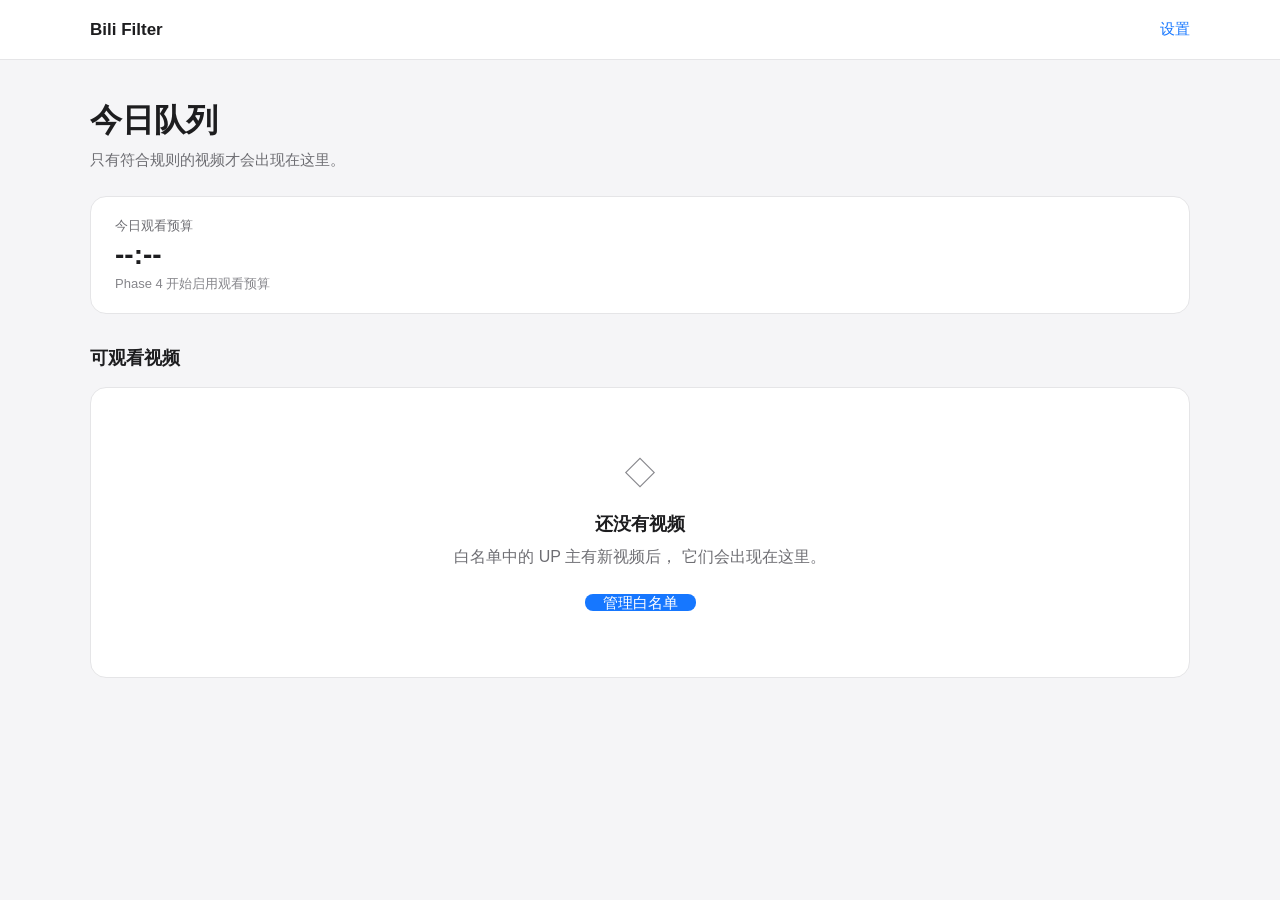
==== index.html @ c532f114 "phase0" ====
<!DOCTYPE html>
<html lang="zh-CN">
<head>
    <meta charset="UTF-8">

    <!-- 手机端响应式布局的关键 -->
    <meta
        name="viewport"
        content="width=device-width, initial-scale=1.0, viewport-fit=cover"
    >

    <title>Bili Filter</title>

    <link rel="stylesheet" href="css/common.css">
    <link rel="stylesheet" href="css/index.css">
</head>

<body>
    <div class="app">

        <!-- 顶部导航 -->
        <header class="header">
            <div class="header__inner">
                <a href="index.html" class="logo">
                    Bili Filter
                </a>

                <a href="settings.html" class="header__button">
                    设置
                </a>
            </div>
        </header>


        <!-- 页面主体 -->
        <main class="main">

            <!-- 页面标题 -->
            <section class="page-heading">
                <div>
                    <h1>今日队列</h1>
                    <p class="page-heading__description">
                        只有符合规则的视频才会出现在这里。
                    </p>
                </div>
            </section>


            <!-- 预算区域：Phase 0 只占位 -->
            <section class="budget-card">
                <div class="budget-card__label">
                    今日观看预算
                </div>

                <div class="budget-card__time">
                    --:--
                </div>

                <div class="budget-card__description">
                    Phase 4 开始启用观看预算
                </div>
            </section>


            <!-- 视频队列 -->
            <section class="queue-section">

                <div class="section-heading">
                    <h2>可观看视频</h2>
                </div>

                <!-- Phase 0 空状态 -->
                <div class="empty-state">
                    <div class="empty-state__icon">
                        ◇
                    </div>

                    <h2>还没有视频</h2>

                    <p>
                        白名单中的 UP 主有新视频后，
                        它们会出现在这里。
                    </p>

                    <a href="settings.html" class="button button--primary">
                        管理白名单
                    </a>
                </div>

            </section>

        </main>


        <!-- Toast -->
        <div
            id="toast"
            class="toast"
            role="status"
            aria-live="polite"
        ></div>

    </div>

    <script type="module" src="js/app.js"></script>
</body>
</html>
---- css/common.css ----
:root {
    --color-bg: #f5f5f7;
    --color-surface: #ffffff;
    --color-border: #e5e5e7;

    --color-text: #1d1d1f;
    --color-text-secondary: #6e6e73;
    --color-text-tertiary: #86868b;

    --color-primary: #1677ff;
    --color-primary-hover: #095fc7;

    --color-danger: #d93025;

    --radius-small: 8px;
    --radius-medium: 12px;
    --radius-large: 16px;

    --content-width: 1100px;

    --header-height: 56px;

    --space-1: 4px;
    --space-2: 8px;
    --space-3: 12px;
    --space-4: 16px;
    --space-5: 20px;
    --space-6: 24px;
    --space-7: 32px;
    --space-8: 40px;

    --font-size-small: 13px;
    --font-size-normal: 15px;
    --font-size-large: 18px;
    --font-size-title: 28px;
}


* {
    box-sizing: border-box;
}


html {
    font-family:
        -apple-system,
        BlinkMacSystemFont,
        "Segoe UI",
        "PingFang SC",
        "Hiragino Sans GB",
        "Microsoft YaHei",
        sans-serif;

    color: var(--color-text);
    background: var(--color-bg);

    -webkit-text-size-adjust: 100%;
}


body {
    margin: 0;
    min-width: 320px;
    min-height: 100vh;

    background: var(--color-bg);
}


button,
input,
textarea,
select {
    font: inherit;
}


button {
    cursor: pointer;
}


button:disabled {
    cursor: not-allowed;
}


a {
    color: inherit;
    text-decoration: none;
}


.app {
    min-height: 100vh;
}


/* ==============================
   Header
   ============================== */

.header {
    position: sticky;
    top: 0;
    z-index: 100;

    height: var(--header-height);

    background: rgba(255, 255, 255, 0.92);

    border-bottom: 1px solid var(--color-border);

    backdrop-filter: blur(12px);
    -webkit-backdrop-filter: blur(12px);
}


.header__inner {
    width: min(
        calc(100% - 32px),
        var(--content-width)
    );

    height: 100%;
    margin: 0 auto;

    display: flex;
    align-items: center;
    justify-content: space-between;
}


.logo {
    font-size: 17px;
    font-weight: 700;
}


.header__button,
.back-button {
    color: var(--color-primary);

    font-size: var(--font-size-normal);

    transition:
        opacity 0.15s ease,
        background-color 0.15s ease;
}


.header__button:hover,
.back-button:hover {
    opacity: 0.75;
}


.header__title {
    font-size: 16px;
    font-weight: 600;
}


.header__placeholder {
    width: 48px;
}


.back-button {
    display: flex;
    align-items: center;
    gap: 4px;
}


/* ==============================
   Main
   ============================== */

.main {
    width: min(
        calc(100% - 32px),
        var(--content-width)
    );

    margin: 0 auto;

    padding-top: var(--space-7);
    padding-bottom: 80px;
}


/* ==============================
   Page heading
   ============================== */

.page-heading {
    margin-bottom: var(--space-6);
}


.page-heading h1 {
    margin: 0;

    font-size: var(--font-size-title);
    line-height: 1.25;
}


.page-heading__description {
    margin: 8px 0 0;

    color: var(--color-text-secondary);

    font-size: var(--font-size-normal);
    line-height: 1.6;
}


/* ==============================
   Section
   ============================== */

.section-heading {
    display: flex;
    align-items: center;
    gap: 8px;

    margin-bottom: var(--space-4);
}


.section-heading h2 {
    margin: 0;

    font-size: var(--font-size-large);
    line-height: 1.4;
}


.section-heading__count {
    color: var(--color-text-tertiary);

    font-size: var(--font-size-small);
}


/* ==============================
   Button
   ============================== */

.button {
    min-height: 44px;

    padding: 0 18px;

    border: 0;
    border-radius: var(--radius-small);

    font-size: var(--font-size-normal);
    font-weight: 500;

    transition:
        background-color 0.15s ease,
        opacity 0.15s ease,
        transform 0.05s ease;
}


.button:active {
    transform: scale(0.98);
}


.button--primary {
    color: #ffffff;
    background: var(--color-primary);
}


.button--primary:hover {
    background: var(--color-primary-hover);
}


.button:disabled {
    opacity: 0.45;
}


/* ==============================
   Empty state
   ============================== */

.empty-state {
    padding: 64px 24px;

    text-align: center;

    background: var(--color-surface);

    border: 1px solid var(--color-border);
    border-radius: var(--radius-large);
}


.empty-state--small {
    padding: 40px 20px;
}


.empty-state__icon {
    margin-bottom: var(--space-4);

    color: var(--color-text-tertiary);

    font-size: 32px;
}


.empty-state h2 {
    margin: 0 0 8px;

    font-size: 18px;
}


.empty-state p {
    max-width: 420px;

    margin: 0 auto 24px;

    color: var(--color-text-secondary);

    line-height: 1.6;
}


/* ==============================
   Toast
   ============================== */

.toast {
    position: fixed;

    left: 50%;
    bottom: 24px;

    z-index: 1000;

    max-width: calc(100% - 32px);

    padding: 12px 18px;

    color: #ffffff;
    background: rgba(29, 29, 31, 0.92);

    border-radius: 999px;

    font-size: var(--font-size-small);

    opacity: 0;

    transform:
        translate(-50%, 12px);

    pointer-events: none;

    transition:
        opacity 0.2s ease,
        transform 0.2s ease;
}


.toast--visible {
    opacity: 1;

    transform:
        translate(-50%, 0);
}


/* ==============================
   Responsive
   ============================== */

/*
 * Mobile First：
 * 默认就是手机布局。
 *
 * 下面逐渐增强大屏布局。
 */

@media (min-width: 700px) {

    :root {
        --header-height: 60px;
    }

    .main {
        padding-top: 40px;
    }

    .page-heading h1 {
        font-size: 32px;
    }
}


@media (min-width: 1100px) {

    .header__inner,
    .main {
        width: min(
            calc(100% - 48px),
            var(--content-width)
        );
    }
}


/*
 * iPhone 安全区域。
 *
 * 当设备存在刘海 / Home Indicator 时，
 * 给页面底部额外留空间。
 */

@supports (padding: env(safe-area-inset-bottom)) {

    .main {
        padding-bottom:
            calc(
                80px + env(safe-area-inset-bottom)
            );
    }

    .toast {
        bottom:
            calc(
                24px + env(safe-area-inset-bottom)
            );
    }
}
---- css/index.css ----
/* ==============================
   Budget
   ============================== */

.budget-card {
    margin-bottom: var(--space-7);

    padding: 20px 24px;

    background: var(--color-surface);

    border: 1px solid var(--color-border);
    border-radius: var(--radius-large);
}


.budget-card__label {
    color: var(--color-text-secondary);

    font-size: var(--font-size-small);
}


.budget-card__time {
    margin-top: 4px;

    font-size: 28px;
    font-weight: 700;

    font-variant-numeric: tabular-nums;
}


.budget-card__description {
    margin-top: 4px;

    color: var(--color-text-tertiary);

    font-size: var(--font-size-small);
}


/* ==============================
   Queue
   ============================== */

.queue-section {
    margin-top: var(--space-7);
}
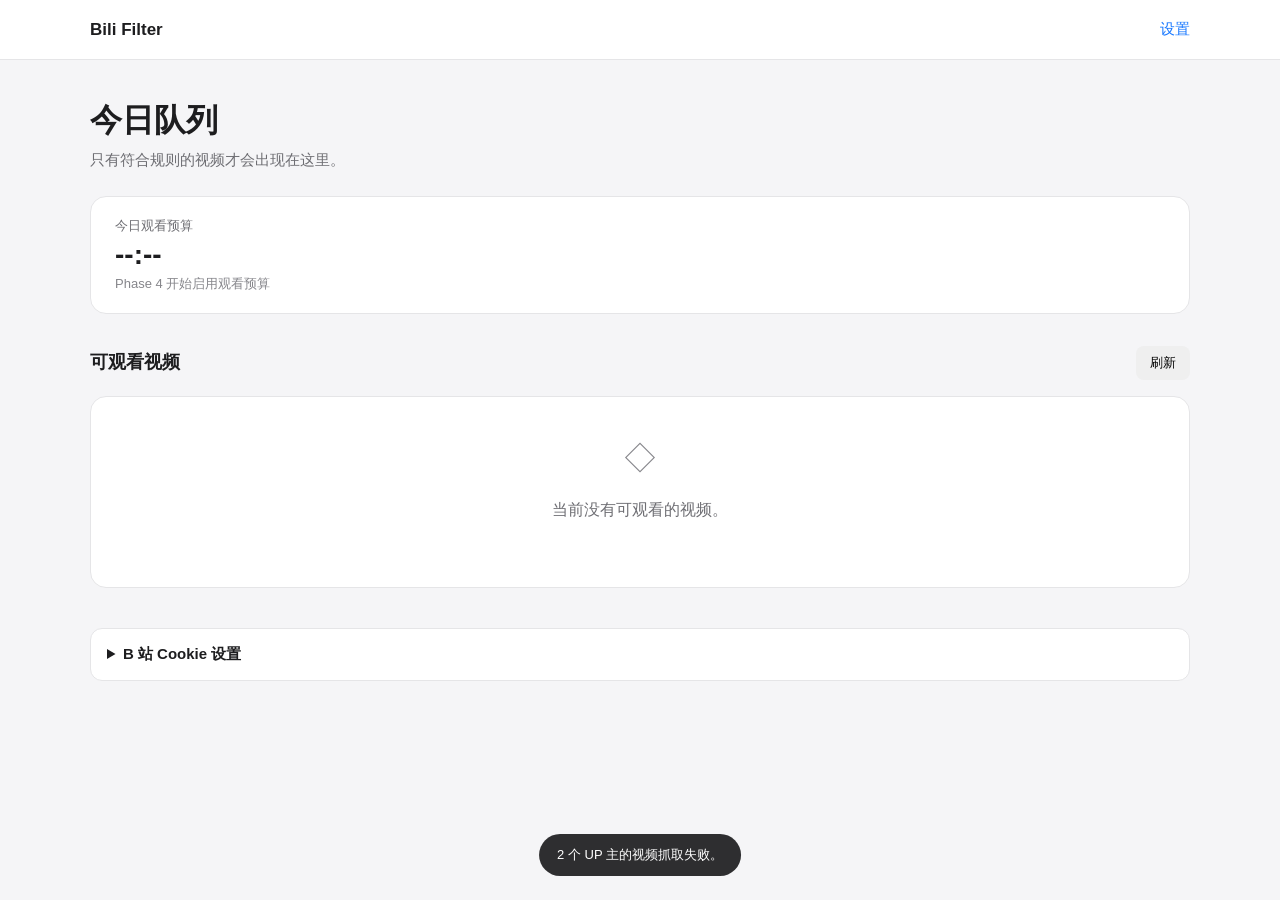
==== commit 1f629c9a: "cache" ====
--- a/index.html
+++ b/index.html
@@ -67,25 +67,69 @@
 
                 <div class="section-heading">
                     <h2>可观看视频</h2>
+
+                    <button
+                        id="refresh-button"
+                        class="button button--small"
+                        type="button"
+                    >
+                        刷新
+                    </button>
                 </div>
 
-                <!-- Phase 0 空状态 -->
-                <div class="empty-state">
-                    <div class="empty-state__icon">
-                        ◇
-                    </div>
+                <div
+                    id="video-list"
+                    class="video-list"
+                ></div>
 
-                    <h2>还没有视频</h2>
+            </section>
 
-                    <p>
-                        白名单中的 UP 主有新视频后，
-                        它们会出现在这里。
+
+            <!-- Cookie 设置 -->
+            <section class="cookie-section">
+
+                <details class="cookie-card">
+
+                    <summary>
+                        B 站 Cookie 设置
+                    </summary>
+
+                    <p class="cookie-card__hint">
+                        如果视频抓取失败（风控拦截），
+                        请在浏览器登录 B 站后，
+                        复制 Cookie 中的 SESSDATA 粘贴到这里。
                     </p>
 
-                    <a href="settings.html" class="button button--primary">
-                        管理白名单
-                    </a>
-                </div>
+                    <form
+                        id="cookie-form"
+                        class="cookie-form"
+                    >
+
+                        <input
+                            id="cookie-input"
+                            class="cookie-form__input"
+                            type="text"
+                            autocomplete="off"
+                            placeholder="粘贴 SESSDATA"
+                        >
+
+                        <button
+                            class="button button--primary"
+                            type="submit"
+                        >
+                            保存 Cookie
+                        </button>
+
+                    </form>
+
+                    <p
+                        id="cookie-status"
+                        class="cookie-card__status"
+                    >
+                        正在读取 Cookie 状态……
+                    </p>
+
+                </details>
 
             </section>
 
--- a/css/index.css
+++ b/css/index.css
@@ -46,4 +46,232 @@
 
 .queue-section {
     margin-top: var(--space-7);
+}
+
+
+.section-heading .button--small {
+    margin-left: auto;
+}
+
+
+.button--small {
+    min-height: 34px;
+
+    padding: 0 14px;
+
+    font-size: var(--font-size-small);
+}
+
+
+/* ==============================
+   Video list
+   ============================== */
+
+.video-list {
+    display: flex;
+    flex-direction: column;
+
+    gap: 12px;
+}
+
+
+.video-card {
+    display: flex;
+    align-items: center;
+
+    gap: 12px;
+
+    padding: 12px;
+
+    color: inherit;
+    background: var(--color-surface);
+
+    border: 1px solid var(--color-border);
+    border-radius: var(--radius-medium);
+
+    text-decoration: none;
+
+    transition:
+        border-color 0.15s ease,
+        box-shadow 0.15s ease;
+}
+
+
+.video-card:hover {
+    border-color: var(--color-primary);
+
+    box-shadow:
+        0 4px 16px
+        rgba(0, 0, 0, 0.06);
+}
+
+
+.video-card--expired {
+    opacity: 0.55;
+}
+
+
+.video-card__cover {
+    flex-shrink: 0;
+
+    width: 128px;
+    height: 72px;
+
+    display: block;
+
+    border-radius: var(--radius-small);
+
+    object-fit: cover;
+
+    background: #e9e9eb;
+}
+
+
+.video-card__body {
+    min-width: 0;
+    flex: 1;
+}
+
+
+.video-card__title {
+    display: -webkit-box;
+
+    overflow: hidden;
+
+    font-size: var(--font-size-normal);
+    font-weight: 600;
+    line-height: 1.4;
+
+    -webkit-box-orient: vertical;
+    -webkit-line-clamp: 2;
+}
+
+
+.video-card__meta {
+    margin-top: 4px;
+
+    color: var(--color-text-tertiary);
+
+    font-size: 12px;
+    line-height: 1.5;
+}
+
+
+.video-card__countdown {
+    flex-shrink: 0;
+
+    text-align: right;
+}
+
+
+.video-card__countdown-label {
+    color: var(--color-text-tertiary);
+
+    font-size: 11px;
+}
+
+
+.video-card__countdown-text {
+    margin-top: 2px;
+
+    color: var(--color-text-secondary);
+
+    font-size: 14px;
+    font-weight: 600;
+
+    font-variant-numeric: tabular-nums;
+}
+
+
+/* ==============================
+   Cookie
+   ============================== */
+
+.cookie-section {
+    margin-top: var(--space-8);
+}
+
+
+.cookie-card {
+    padding: 16px;
+
+    background: var(--color-surface);
+
+    border: 1px solid var(--color-border);
+    border-radius: var(--radius-medium);
+}
+
+
+.cookie-card summary {
+    cursor: pointer;
+
+    font-size: var(--font-size-normal);
+    font-weight: 600;
+}
+
+
+.cookie-card__hint {
+    margin: 12px 0 0;
+
+    color: var(--color-text-secondary);
+
+    font-size: var(--font-size-small);
+    line-height: 1.6;
+}
+
+
+.cookie-form {
+    display: flex;
+    flex-direction: column;
+
+    gap: 10px;
+
+    margin-top: 12px;
+}
+
+
+.cookie-form__input {
+    width: 100%;
+    min-height: 44px;
+
+    padding: 0 12px;
+
+    color: var(--color-text);
+    background: var(--color-bg);
+
+    border: 1px solid var(--color-border);
+    border-radius: var(--radius-small);
+
+    outline: none;
+}
+
+
+.cookie-form__input:focus {
+    border-color: var(--color-primary);
+
+    box-shadow:
+        0 0 0 3px
+        rgba(22, 119, 255, 0.12);
+}
+
+
+.cookie-card__status {
+    margin: 12px 0 0;
+
+    color: var(--color-text-tertiary);
+
+    font-size: 12px;
+}
+
+
+@media (min-width: 700px) {
+
+    .cookie-form {
+        flex-direction: row;
+    }
+
+
+    .cookie-form__input {
+        flex: 1;
+    }
 }
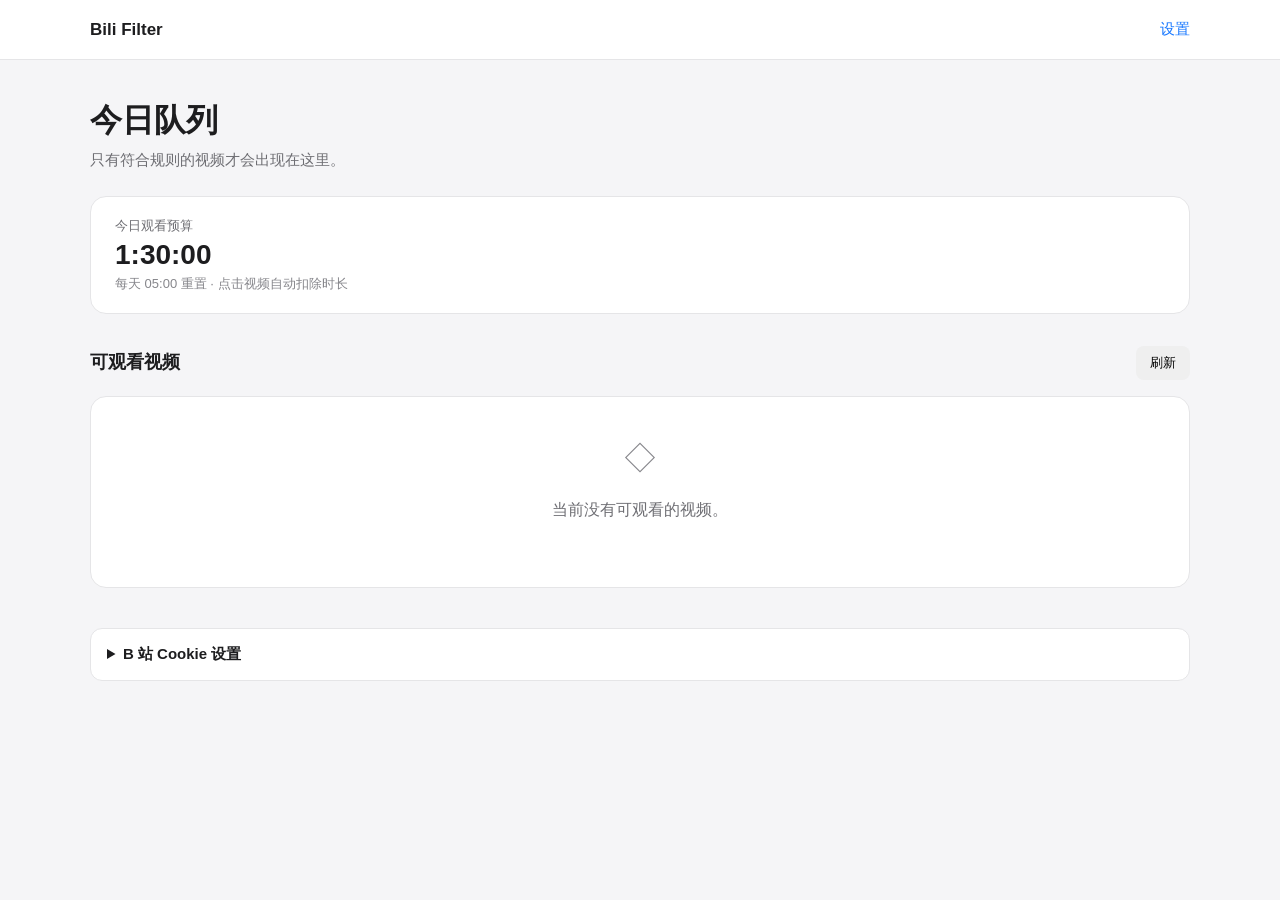
==== commit 8a491fc9: "phase6" ====
--- a/index.html
+++ b/index.html
@@ -46,18 +46,21 @@
             </section>
 
 
-            <!-- 预算区域：Phase 0 只占位 -->
+            <!-- 预算区域 -->
             <section class="budget-card">
                 <div class="budget-card__label">
                     今日观看预算
                 </div>
 
-                <div class="budget-card__time">
+                <div
+                    id="budget-time"
+                    class="budget-card__time"
+                >
                     --:--
                 </div>
 
                 <div class="budget-card__description">
-                    Phase 4 开始启用观看预算
+                    每天 05:00 重置 · 点击视频自动扣除时长
                 </div>
             </section>
 
--- a/css/common.css
+++ b/css/common.css
@@ -283,6 +283,17 @@
 }
 
 
+.button--danger {
+    color: #ffffff;
+    background: var(--color-danger);
+}
+
+
+.button--danger:hover {
+    background: #b3261e;
+}
+
+
 .button:disabled {
     opacity: 0.45;
 }
--- a/css/index.css
+++ b/css/index.css
@@ -157,6 +157,39 @@
 }
 
 
+.video-card__aside {
+    flex-shrink: 0;
+
+    display: flex;
+    flex-direction: column;
+
+    align-items: flex-end;
+
+    gap: 8px;
+
+    text-align: right;
+}
+
+
+.video-card__duration-label {
+    color: var(--color-text-tertiary);
+
+    font-size: 11px;
+}
+
+
+.video-card__duration-text {
+    margin-top: 2px;
+
+    color: var(--color-text-secondary);
+
+    font-size: 14px;
+    font-weight: 600;
+
+    font-variant-numeric: tabular-nums;
+}
+
+
 .video-card__countdown {
     flex-shrink: 0;
 
@@ -265,6 +298,15 @@
 
 
 @media (min-width: 700px) {
+
+    .video-card__aside {
+        flex-direction: row;
+
+        align-items: center;
+
+        gap: 16px;
+    }
+
 
     .cookie-form {
         flex-direction: row;
